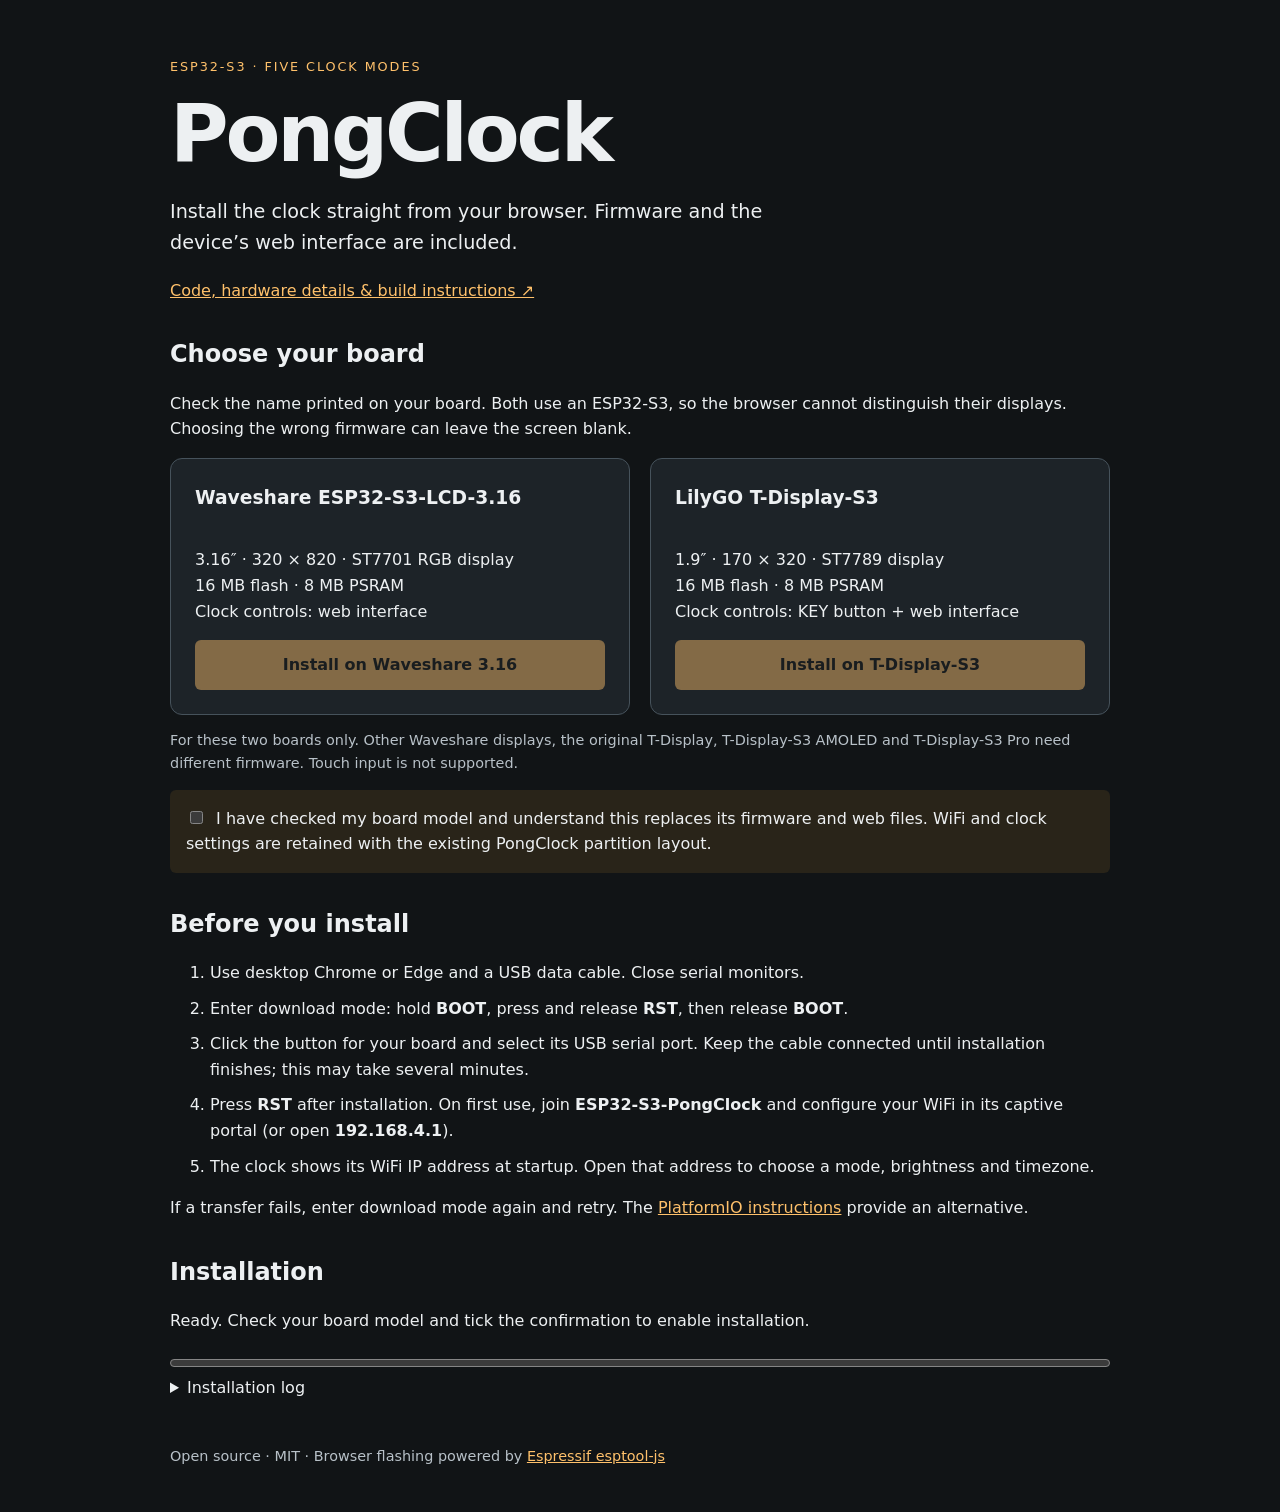
==== docs/index.html @ 383777a6 "feat(installer): add board-specific USB installer and Pages workflow" ====
<!doctype html>
<html lang="en">
<head>
  <meta charset="utf-8">
  <meta name="viewport" content="width=device-width, initial-scale=1">
  <meta name="description" content="Install PongClock directly over USB on Waveshare ESP32-S3-LCD-3.16 or LilyGO T-Display-S3.">
  <title>PongClock · USB installer</title>
  <link rel="stylesheet" href="style.css">
  <script type="module" src="installer.js"></script>
</head>
<body>
<main>
  <p class="eyebrow">ESP32-S3 · FIVE CLOCK MODES</p>
  <h1>PongClock</h1>
  <p class="intro">Install the clock straight from your browser. Firmware and the device’s web interface are included.</p>
  <p><a href="https://github.com/anthonyjclarke/ESP32-S3-LCD-PongClock">Code, hardware details &amp; build instructions ↗</a></p>
  <section aria-labelledby="choose-heading">
    <h2 id="choose-heading">Choose your board</h2>
    <p>Check the name printed on your board. Both use an ESP32-S3, so the browser cannot distinguish their displays. Choosing the wrong firmware can leave the screen blank.</p>
    <div class="boards">
      <article>
        <h3>Waveshare ESP32-S3-LCD-3.16</h3>
        <p>3.16″ · 320 × 820 · ST7701 RGB display<br>16 MB flash · 8 MB PSRAM<br>Clock controls: web interface</p>
        <button type="button" data-board="waveshare_lcd316" disabled>Install on Waveshare 3.16</button>
      </article>
      <article>
        <h3>LilyGO T-Display-S3</h3>
        <p>1.9″ · 170 × 320 · ST7789 display<br>16 MB flash · 8 MB PSRAM<br>Clock controls: KEY button + web interface</p>
        <button type="button" data-board="tdisplay_s3" disabled>Install on T-Display-S3</button>
      </article>
    </div>
    <p class="note">For these two boards only. Other Waveshare displays, the original T-Display, T-Display-S3 AMOLED and T-Display-S3 Pro need different firmware. Touch input is not supported.</p>
    <label class="confirm"><input type="checkbox" id="confirm"> I have checked my board model and understand this replaces its firmware and web files. WiFi and clock settings are retained with the existing PongClock partition layout.</label>
  </section>
  <section aria-labelledby="steps-heading">
    <h2 id="steps-heading">Before you install</h2>
    <ol>
      <li>Use desktop Chrome or Edge and a USB data cable. Close serial monitors.</li>
      <li>Enter download mode: hold <strong>BOOT</strong>, press and release <strong>RST</strong>, then release <strong>BOOT</strong>.</li>
      <li>Click the button for your board and select its USB serial port. Keep the cable connected until installation finishes; this may take several minutes.</li>
      <li>Press <strong>RST</strong> after installation. On first use, join <strong>ESP32-S3-PongClock</strong> and configure your WiFi in its captive portal (or open <strong>192.168.4.1</strong>).</li>
      <li>The clock shows its WiFi IP address at startup. Open that address to choose a mode, brightness and timezone.</li>
    </ol>
    <p>If a transfer fails, enter download mode again and retry. The <a href="https://github.com/anthonyjclarke/ESP32-S3-LCD-PongClock#build-and-flash">PlatformIO instructions</a> provide an alternative.</p>
  </section>
  <section aria-labelledby="status-heading">
    <h2 id="status-heading">Installation</h2>
    <p id="status" role="status" aria-live="polite">Loading installer…</p>
    <progress id="progress" value="0" max="100" aria-label="Installation progress"></progress>
    <details><summary>Installation log</summary><pre id="log"></pre></details>
    <noscript>Enable JavaScript to install, or use the PlatformIO instructions linked above.</noscript>
  </section>
  <footer>Open source · MIT · Browser flashing powered by <a href="https://github.com/espressif/esptool-js">Espressif esptool-js</a></footer>
</main>
</body>
</html>
---- docs/style.css ----
:root { color-scheme: dark; font-family: system-ui, sans-serif; background: #111416; color: #edf0f2; line-height: 1.6; }
body { margin: 0; }
main { max-width: 940px; margin: auto; padding: 44px 24px; }
h1 { font-size: clamp(3rem, 7vw, 5rem); line-height: 1.1; margin: 12px 0; letter-spacing: -0.04em; }
h2 { line-height: 1.3; }
h3 { margin-top: 0; }
a { color: #ffc16b; }
.eyebrow { color: #ffc16b; letter-spacing: 0.15em; font-size: 0.8rem; }
.intro { font-size: 1.2rem; max-width: 650px; }
section { margin-top: 36px; }
.boards { display: grid; grid-template-columns: repeat(auto-fit, minmax(260px, 1fr)); gap: 20px; }
article { background: #1d2328; border: 1px solid #46525b; border-radius: 12px; padding: 24px; display: flex; flex-direction: column; }
article p { flex: 1; }
button { font: inherit; font-weight: 650; padding: 12px 16px; border: 0; border-radius: 6px; color: #161616; background: #ffc16b; cursor: pointer; }
button:disabled { opacity: 0.45; cursor: default; }
button:focus-visible, a:focus-visible, input:focus-visible { outline: 3px solid #fff; outline-offset: 4px; }
.note, footer { font-size: 0.9rem; color: #b8c1c8; }
.confirm { display: block; background: #292419; padding: 16px; border-radius: 6px; }
input { margin-right: 8px; }
li { margin: 10px 0; }
progress { width: 100%; accent-color: #ffc16b; }
pre { white-space: pre-wrap; overflow-wrap: anywhere; max-height: 260px; overflow: auto; font-size: 0.85rem; background: #090c0e; padding: 16px; }
footer { margin-top: 44px; }
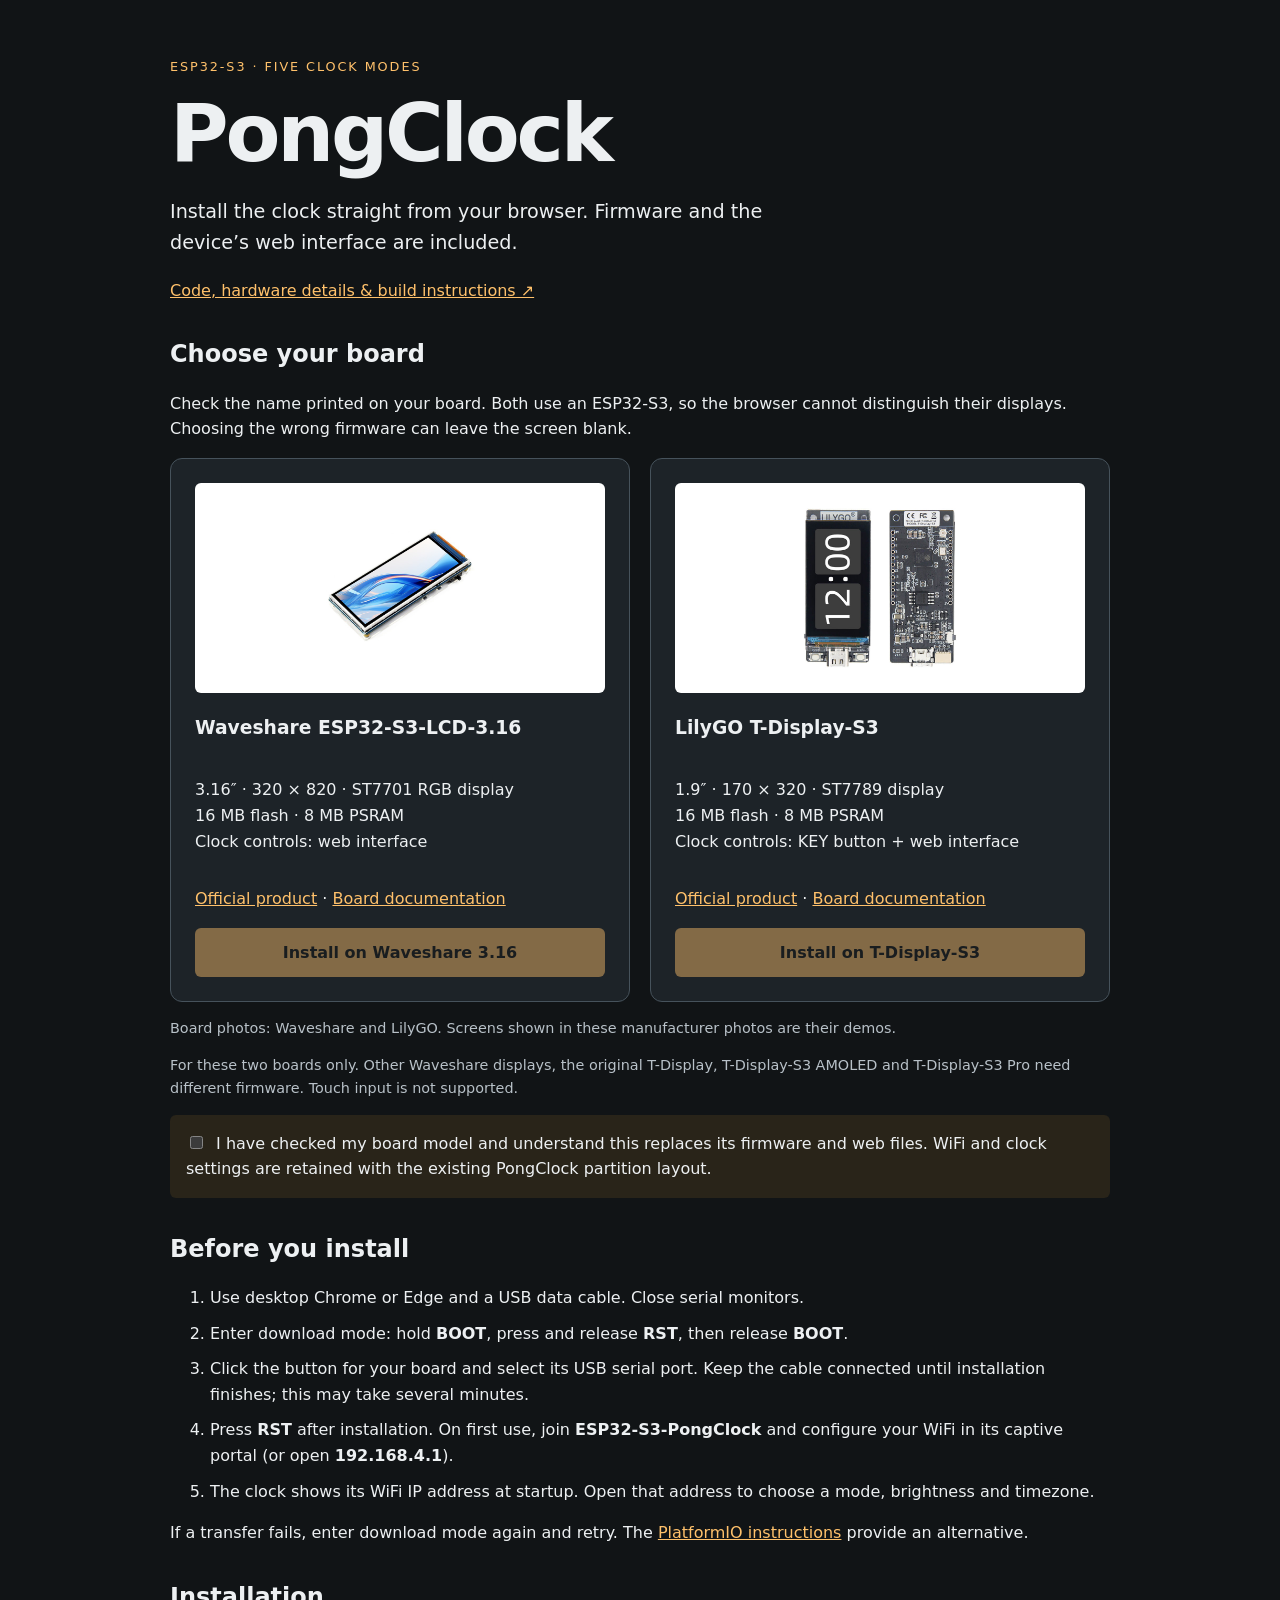
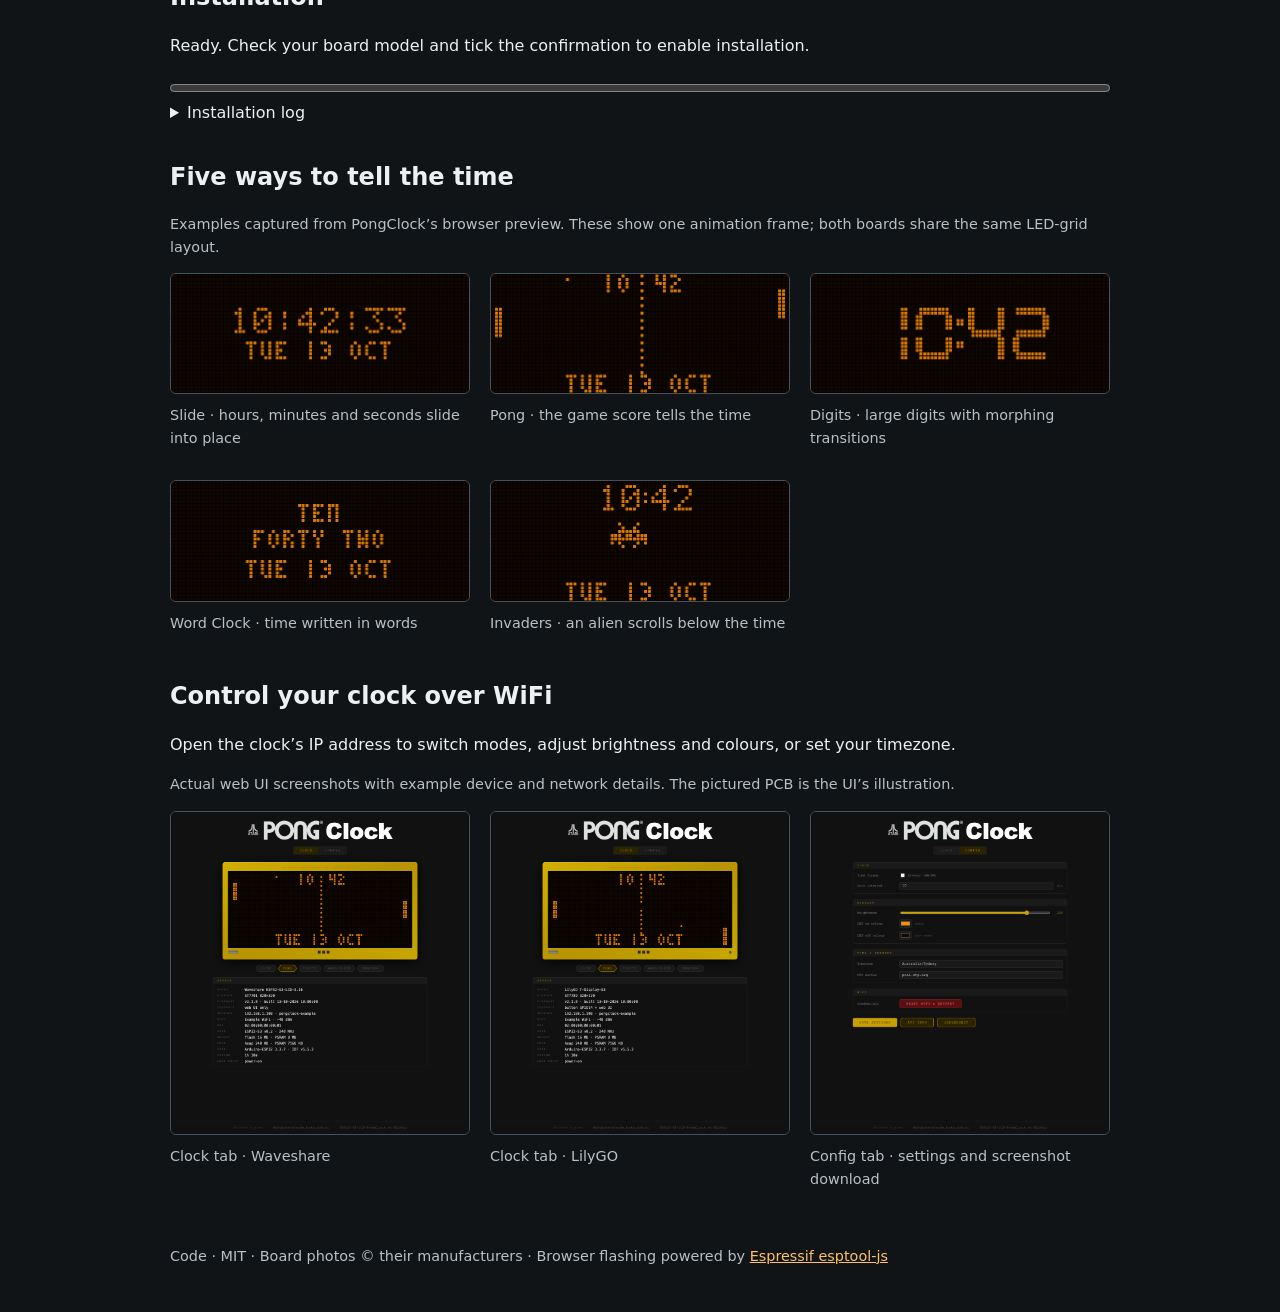
==== commit fd7fee2f: "feat(docs): add board visuals and installer completion banner" ====
--- a/docs/index.html
+++ b/docs/index.html
@@ -19,16 +19,21 @@
     <p>Check the name printed on your board. Both use an ESP32-S3, so the browser cannot distinguish their displays. Choosing the wrong firmware can leave the screen blank.</p>
     <div class="boards">
       <article>
+        <a href="https://www.waveshare.com/product/esp32-s3-lcd-3.16.htm"><img class="board-photo" src="assets/board-waveshare.jpg" alt="Waveshare ESP32-S3-LCD-3.16 board" width="800" height="800"></a>
         <h3>Waveshare ESP32-S3-LCD-3.16</h3>
         <p>3.16″ · 320 × 820 · ST7701 RGB display<br>16 MB flash · 8 MB PSRAM<br>Clock controls: web interface</p>
+        <p><a href="https://www.waveshare.com/product/esp32-s3-lcd-3.16.htm">Official product</a> · <a href="https://www.waveshare.com/wiki/ESP32-S3-LCD-3.16">Board documentation</a></p>
         <button type="button" data-board="waveshare_lcd316" disabled>Install on Waveshare 3.16</button>
       </article>
       <article>
+        <a href="https://lilygo.cc/en-us/products/t-display-s3"><img class="board-photo" src="assets/board-tdisplay-s3.jpg" alt="LilyGO T-Display-S3 board, front and rear" width="800" height="800"></a>
         <h3>LilyGO T-Display-S3</h3>
         <p>1.9″ · 170 × 320 · ST7789 display<br>16 MB flash · 8 MB PSRAM<br>Clock controls: KEY button + web interface</p>
+        <p><a href="https://lilygo.cc/en-us/products/t-display-s3">Official product</a> · <a href="https://wiki.lilygo.cc/products/t-display-series/t-display-s3/">Board documentation</a></p>
         <button type="button" data-board="tdisplay_s3" disabled>Install on T-Display-S3</button>
       </article>
     </div>
+    <p class="note">Board photos: Waveshare and LilyGO. Screens shown in these manufacturer photos are their demos.</p>
     <p class="note">For these two boards only. Other Waveshare displays, the original T-Display, T-Display-S3 AMOLED and T-Display-S3 Pro need different firmware. Touch input is not supported.</p>
     <label class="confirm"><input type="checkbox" id="confirm"> I have checked my board model and understand this replaces its firmware and web files. WiFi and clock settings are retained with the existing PongClock partition layout.</label>
   </section>
@@ -45,12 +50,41 @@
   </section>
   <section aria-labelledby="status-heading">
     <h2 id="status-heading">Installation</h2>
+    <div id="completion" class="completion" role="status" aria-live="polite" hidden>
+      <span class="completion-icon" aria-hidden="true">✓</span>
+      <div>
+        <h3>Installation completed</h3>
+        <p id="completion-detail"></p>
+        <p class="completion-next">Press <strong>RST</strong> on your board to start the clock.</p>
+      </div>
+    </div>
     <p id="status" role="status" aria-live="polite">Loading installer…</p>
     <progress id="progress" value="0" max="100" aria-label="Installation progress"></progress>
     <details><summary>Installation log</summary><pre id="log"></pre></details>
     <noscript>Enable JavaScript to install, or use the PlatformIO instructions linked above.</noscript>
   </section>
-  <footer>Open source · MIT · Browser flashing powered by <a href="https://github.com/espressif/esptool-js">Espressif esptool-js</a></footer>
+  <section aria-labelledby="modes-heading">
+    <h2 id="modes-heading">Five ways to tell the time</h2>
+    <p class="note">Examples captured from PongClock’s browser preview. These show one animation frame; both boards share the same LED-grid layout.</p>
+    <div class="gallery">
+      <figure><img src="assets/mode-slide.png" alt="Slide clock preview" loading="lazy"><figcaption>Slide · hours, minutes and seconds slide into place</figcaption></figure>
+      <figure><img src="assets/mode-pong.png" alt="Pong clock preview" loading="lazy"><figcaption>Pong · the game score tells the time</figcaption></figure>
+      <figure><img src="assets/mode-digits.png" alt="Digits clock preview" loading="lazy"><figcaption>Digits · large digits with morphing transitions</figcaption></figure>
+      <figure><img src="assets/mode-word.png" alt="Word Clock preview" loading="lazy"><figcaption>Word Clock · time written in words</figcaption></figure>
+      <figure><img src="assets/mode-invaders.png" alt="Invaders clock preview" loading="lazy"><figcaption>Invaders · an alien scrolls below the time</figcaption></figure>
+    </div>
+  </section>
+  <section aria-labelledby="webui-heading">
+    <h2 id="webui-heading">Control your clock over WiFi</h2>
+    <p>Open the clock’s IP address to switch modes, adjust brightness and colours, or set your timezone.</p>
+    <p class="note">Actual web UI screenshots with example device and network details. The pictured PCB is the UI’s illustration.</p>
+    <div class="gallery webui-gallery">
+      <figure><a href="assets/webui-waveshare.png"><img src="assets/webui-waveshare.png" alt="Waveshare Clock tab with mode selector and Device panel" loading="lazy"></a><figcaption>Clock tab · Waveshare</figcaption></figure>
+      <figure><a href="assets/webui-lilygo.png"><img src="assets/webui-lilygo.png" alt="LilyGO Clock tab with T-Display-S3 device information" loading="lazy"></a><figcaption>Clock tab · LilyGO</figcaption></figure>
+      <figure><a href="assets/webui-config.png"><img src="assets/webui-config.png" alt="Config tab with display, clock and network settings" loading="lazy"></a><figcaption>Config tab · settings and screenshot download</figcaption></figure>
+    </div>
+  </section>
+  <footer>Code · MIT · Board photos © their manufacturers · Browser flashing powered by <a href="https://github.com/espressif/esptool-js">Espressif esptool-js</a></footer>
 </main>
 </body>
 </html>
--- a/docs/style.css
+++ b/docs/style.css
@@ -19,5 +19,17 @@
 input { margin-right: 8px; }
 li { margin: 10px 0; }
 progress { width: 100%; accent-color: #ffc16b; }
+.completion { display: flex; align-items: flex-start; gap: 18px; padding: 24px; margin: 18px 0; background: #123322; border: 2px solid #6de6a0; border-radius: 12px; color: #e5fff0; }
+.completion[hidden] { display: none; }
+.completion-icon { font-size: 2.8rem; line-height: 1; color: #6de6a0; }
+.completion h3 { font-size: clamp(1.5rem, 4vw, 2rem); line-height: 1.2; margin: 0 0 12px; }
+.completion p { margin: 8px 0 0; overflow-wrap: anywhere; }
+.completion-next { font-size: 1.15rem; }
 pre { white-space: pre-wrap; overflow-wrap: anywhere; max-height: 260px; overflow: auto; font-size: 0.85rem; background: #090c0e; padding: 16px; }
 footer { margin-top: 44px; }
+.board-photo { width: 100%; height: 210px; object-fit: contain; display: block; background: #fff; border-radius: 6px; margin-bottom: 20px; }
+.gallery { display: grid; grid-template-columns: repeat(auto-fit, minmax(260px, 1fr)); gap: 20px; }
+figure { margin: 0; min-width: 0; }
+figure img { display: block; width: 100%; height: auto; border-radius: 6px; border: 1px solid #46525b; box-sizing: border-box; }
+figcaption { color: #b8c1c8; font-size: 0.9rem; margin: 10px 0; }
+.webui-gallery img { background: #111; }
